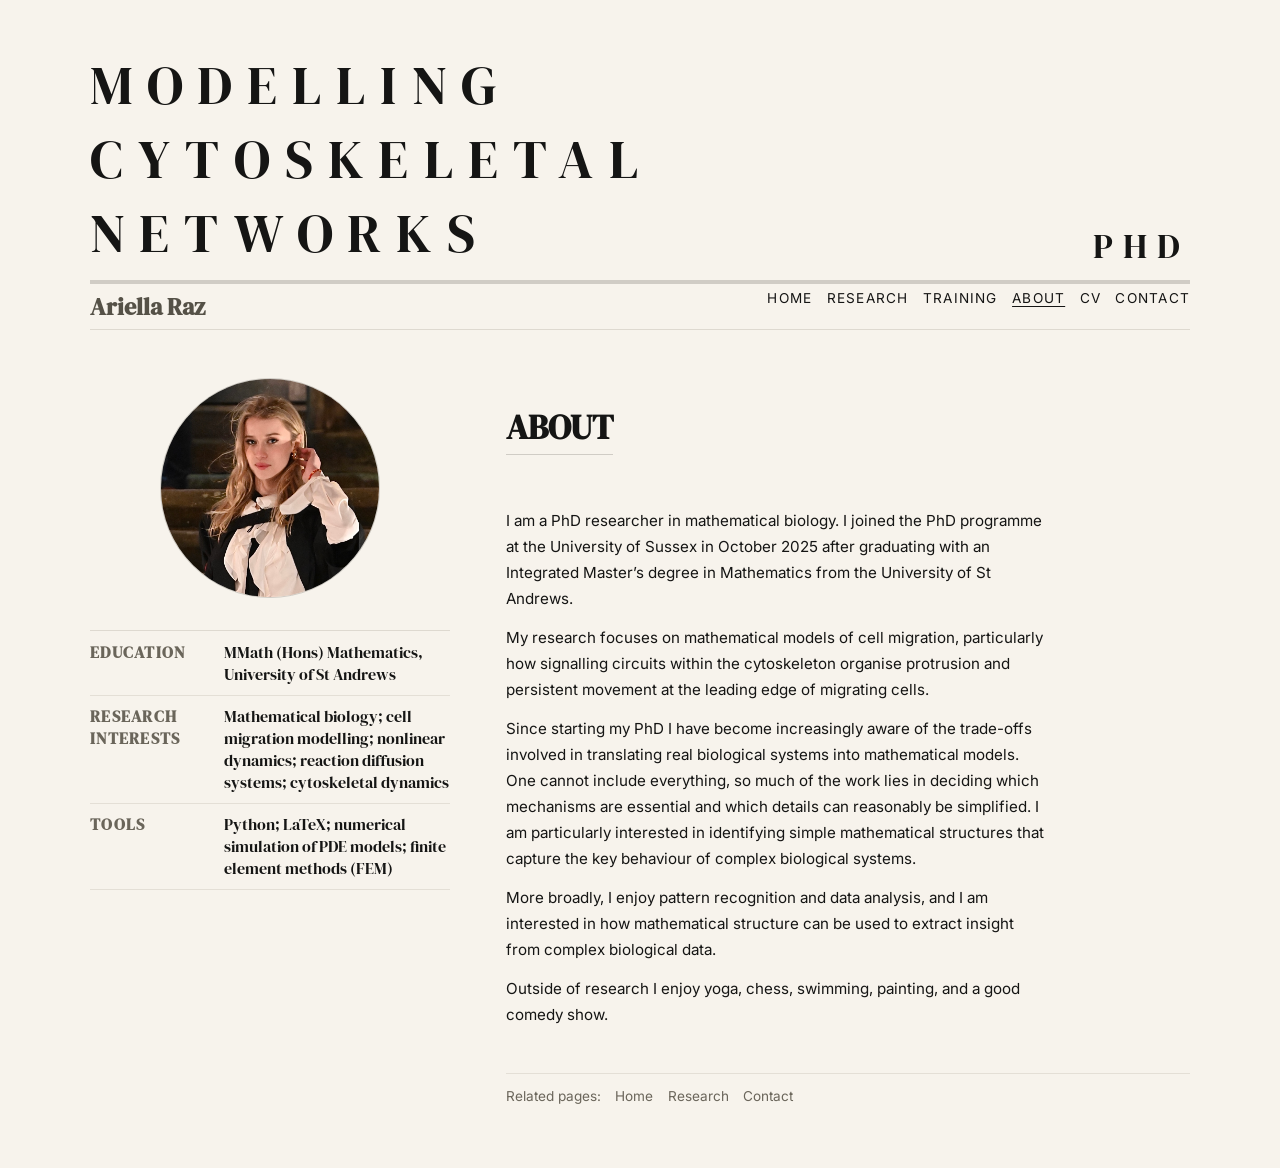
==== about.html @ 9221a49d "initial version" ====
<!DOCTYPE html>
<html lang="en">
<head>
  <meta charset="UTF-8">
  <title>MODELLING CYTOSKELETAL NETWORKS — About</title>
  <meta name="viewport" content="width=device-width, initial-scale=1">
  <link rel="preconnect" href="https://fonts.googleapis.com">
  <link rel="preconnect" href="https://fonts.gstatic.com" crossorigin>
  <link href="https://fonts.googleapis.com/css2?family=DM+Serif+Display:ital@0;1&family=Inter:wght@300;400;500;600&display=swap" rel="stylesheet">
  <link rel="stylesheet" href="style.css">
</head>
<body>
  <div class="page-wrapper">
    <header>
      <div class="masthead">
        <div class="masthead-title">MODELLING CYTOSKELETAL NETWORKS</div>
        <div class="masthead-label">PhD</div>
      </div>
      <hr class="rule-thick">
      <div class="info-nav-row">
        <div class="site-info">
          <span>Ariella Raz</span>
        </div>
        <nav class="site-nav" aria-label="Primary">
          <a href="index.html">Home</a>
          <a href="research.html">Research</a>
          <a href="training.html">Training</a>
          <a href="about.html" class="active">About</a>
          <a href="cv.html">CV</a>
          <a href="contact.html">Contact</a>
        </nav>
      </div>
    </header>

    <main class="page-grid about-page">
      <aside>
        <figure class="about-headshot">
          <img src="Images/headshot.png" alt="Portrait of Ariella Raz.">
        </figure>

        <div class="meta-block" aria-label="Background metadata">
          <div class="meta-row">
            <div class="meta-label">Education</div>
            <div class="meta-value">MMath (Hons) Mathematics, University of St Andrews</div>
          </div>
          <div class="meta-row">
            <div class="meta-label">Research interests</div>
            <div class="meta-value">Mathematical biology; cell migration modelling; nonlinear dynamics; reaction diffusion systems; cytoskeletal dynamics</div>
          </div>
          <div class="meta-row">
            <div class="meta-label">Tools</div>
            <div class="meta-value">Python; LaTeX; numerical simulation of PDE models; finite element methods (FEM)</div>
          </div>
        </div>
      </aside>

      <section class="page-main" aria-label="About main content">
        <div>
          <h1 class="page-title">
            About
          </h1>
        </div>

        <div class="page-body">
          <p>
            I am a PhD researcher in mathematical biology. I joined the PhD programme at the University of Sussex in October 2025 after graduating with an Integrated Master’s degree in Mathematics from the University of St Andrews.
          </p>
          <p>
            My research focuses on mathematical models of cell migration, particularly how signalling circuits within the cytoskeleton organise protrusion and persistent movement at the leading edge of migrating cells.
          </p>
          <p>
            Since starting my PhD I have become increasingly aware of the trade-offs involved in translating real biological systems into mathematical models. One cannot include everything, so much of the work lies in deciding which mechanisms are essential and which details can reasonably be simplified. I am particularly interested in identifying simple mathematical structures that capture the key behaviour of complex biological systems.
          </p>
          <p>
            More broadly, I enjoy pattern recognition and data analysis, and I am interested in how mathematical structure can be used to extract insight from complex biological data.
          </p>
          <p>
            Outside of research I enjoy yoga, chess, swimming, painting, and a good comedy show.
          </p>
        </div>

        <div class="page-links">
          <span>Related pages:</span>
          <a href="index.html">Home</a>
          <a href="research.html">Research</a>
          <a href="contact.html">Contact</a>
        </div>
      </section>
    </main>
  </div>
</body>
</html>
---- style.css ----
/* Typography */
*,
*::before,
*::after {
  box-sizing: border-box;
}

html {
  font-size: 16px;
}

body {
  margin: 0;
  padding: 0;
  font-family: "Inter", system-ui, -apple-system, BlinkMacSystemFont, "Segoe UI", sans-serif;
  background-color: #f7f3ec; /* warm off-white */
  color: #151514; /* near-black */
  -webkit-font-smoothing: antialiased;
}

a {
  color: inherit;
  text-decoration: none;
}

a:hover {
  text-decoration: underline;
  text-underline-offset: 0.18em;
}

img {
  max-width: 100%;
  height: auto;
  display: block;
}

/* Page shell */
.page-wrapper {
  max-width: 1180px;
  margin: 0 auto;
  padding: 3rem 2.5rem 4rem;
}

/* Masthead */
.masthead {
  display: flex;
  align-items: flex-end;
  justify-content: space-between;
  gap: 1rem;
  margin-bottom: 0.6rem;
}

.masthead-title {
  font-family: "DM Serif Display", "Times New Roman", serif;
  font-size: 3.4rem;
  letter-spacing: 0.28em;
  text-transform: uppercase;
}

.masthead-label {
  font-family: "DM Serif Display", "Times New Roman", serif;
  font-size: 2.2rem;
  letter-spacing: 0.28em;
  text-transform: uppercase;
}

.rule-thick {
  border: 0;
  border-top: 4px solid #d0ccc5; /* subtle grey */
  margin: 0 0 0.4rem;
}

/* Info + navigation row */
.info-nav-row {
  display: flex;
  align-items: flex-start;
  justify-content: space-between;
  gap: 1rem;
  font-size: 0.82rem;
  border-bottom: 1px solid #ded9d0;
  padding-bottom: 0.4rem;
  margin-bottom: 3rem;
}

.site-info {
  display: flex;
  flex-wrap: wrap;
  gap: 0.4rem 0.9rem;
  color: #555147;
}

.site-info span:first-child {
  font-family: "DM Serif Display", "Times New Roman", serif;
  font-size: 1.5rem;
  font-weight: 600;
}

.site-info span::after {
  content: "•";
  margin-left: 0.6rem;
}

.site-info span:last-child::after {
  content: "";
  margin: 0;
}

.site-nav {
  display: flex;
  flex-wrap: wrap;
  gap: 0.9rem;
  justify-content: flex-end;
}

.site-nav a {
  font-size: 0.85rem;
  letter-spacing: 0.09em;
  text-transform: uppercase;
}

.site-nav a.active {
  text-decoration: underline;
  text-underline-offset: 0.25em;
}

/* Main grid */
.page-grid {
  display: grid;
  grid-template-columns: minmax(260px, 360px) minmax(0, 1fr);
  gap: 3.5rem;
}

.page-grid-single {
  grid-template-columns: minmax(0, 1fr);
}

.training-page .page-title,
.training-page .page-body {
  max-width: none;
}

.training-page .page-title {
  font-family: "DM Serif Display", "Times New Roman", serif;
  text-transform: uppercase;
}

.about-page .page-title {
  font-family: "DM Serif Display", "Times New Roman", serif;
  text-transform: uppercase;
}

.contact-page .page-title {
  font-family: "DM Serif Display", "Times New Roman", serif;
  text-transform: uppercase;
}

.research-page aside {
  padding-top: 4.2rem;
}

.research-page .page-title {
  margin: 0;
  font-family: "DM Serif Display", "Times New Roman", serif;
  text-transform: uppercase;
  letter-spacing: 0.12em;
}

.research-page .page-title,
.training-page .page-title,
.about-page .page-title,
.contact-page .page-title,
.cv-page .page-title {
  display: inline-block;
  border-bottom: 1px solid #d0ccc5;
  padding-bottom: 0.35rem;
}

.research-page .section-subheader {
  font-family: "DM Serif Display", "Times New Roman", serif;
  font-weight: 400;
  text-transform: uppercase;
}

.research-page .lead-subheader {
  font-size: 1.35rem;
}

.research-page .page-body .section-subheader {
  border-top: 1px solid #e4dfd6;
  padding-top: 0.8rem;
  margin-top: 1.2rem;
}

.research-page .page-body .section-subheader:first-of-type {
  border-top: none;
  padding-top: 0;
  margin-top: 0.2rem;
}

.training-page .page-body .section-subheader {
  text-transform: uppercase;
  border-top: 1px solid #e4dfd6;
  padding-top: 0.8rem;
  margin-top: 1.2rem;
}

.training-page .page-body .section-subheader:first-of-type {
  border-top: none;
  padding-top: 0;
  margin-top: 0.2rem;
}

aside {
  font-size: 0.88rem;
}

.meta-block {
  border-top: 1px solid #ded9d0;
}

.about-headshot {
  margin: 0 auto 2rem;
  width: 220px;
  max-width: 100%;
}

.about-headshot img {
  width: 220px;
  height: 220px;
  object-fit: cover;
  border-radius: 50%;
  border: 1px solid #d0ccc5;
}

.home-intro {
  font-family: "DM Serif Display", "Times New Roman", serif;
  font-size: 1.03rem;
  line-height: 1.7;
  max-width: 20rem;
  margin-bottom: 1.2rem;
  margin-top: 1.2rem;
}

.home-intro p {
  margin: 0 0 0.5rem;
  font-weight: 400;
}

.home-overview-title {
  font-family: "DM Serif Display", "Times New Roman", serif;
  font-size: 1.25rem;
  letter-spacing: 0.28em;
  text-transform: uppercase;
  color: #151514;
  font-weight: 400;
}

.home-aside .meta-label,
.home-aside .meta-value {
  font-family: "DM Serif Display", "Times New Roman", serif;
  font-size: 1rem;
}

.home-aside .meta-label {
  flex: 0 0 8.4rem;
  font-weight: 700;
  padding-right: 0.35rem;
}

.home-aside .meta-value {
  font-weight: 400;
}

.about-page .meta-label,
.about-page .meta-value {
  font-family: "DM Serif Display", "Times New Roman", serif;
  font-size: 1rem;
}

.about-page .meta-label {
  flex: 0 0 8.4rem;
  font-weight: 700;
  padding-right: 0.35rem;
}

.about-page .meta-value {
  font-weight: 400;
}

.research-page .meta-label,
.research-page .meta-value,
.contact-page .meta-label,
.contact-page .meta-value,
.cv-page .meta-label,
.cv-page .meta-value {
  font-family: "DM Serif Display", "Times New Roman", serif;
  font-size: 1rem;
}

.research-page .meta-label,
.contact-page .meta-label,
.cv-page .meta-label {
  flex: 0 0 8.4rem;
  font-weight: 700;
  padding-right: 0.35rem;
}

.research-page .meta-value,
.contact-page .meta-value,
.cv-page .meta-value {
  font-weight: 400;
}

.meta-row {
  display: flex;
  padding: 0.6rem 0;
  border-bottom: 1px solid #e4dfd6;
}

.meta-label {
  flex: 0 0 7rem;
  font-weight: 500;
  letter-spacing: 0.08em;
  text-transform: uppercase;
  color: #6a655a;
  font-size: 0.76rem;
}

.meta-value {
  flex: 1;
}

.snapshot-table {
  margin-top: 1.4rem;
  border-top: 1px solid #ded9d0;
}

.snapshot-title {
  padding: 0.4rem 0;
  font-size: 0.78rem;
  letter-spacing: 0.12em;
  text-transform: uppercase;
  color: #6a655a;
}

.snapshot-row {
  display: flex;
  padding: 0.45rem 0;
  border-top: 1px solid #e4dfd6;
}

.snapshot-key {
  flex: 0 0 9.5rem;
  font-weight: 500;
  font-size: 0.8rem;
}

.snapshot-value {
  flex: 1;
  font-size: 0.8rem;
}

/* Right column content */
.page-main {
  display: flex;
  flex-direction: column;
  gap: 1.6rem;
}

.page-main-home .page-kicker,
.page-main-home .page-title {
  display: none;
}

.home-affiliation {
  margin-top: 1.2rem;
  font-size: 0.8rem;
  color: #8a8478;
  white-space: nowrap;
}

.page-kicker {
  font-size: 0.76rem;
  letter-spacing: 0.18em;
  text-transform: uppercase;
  color: #8a8478;
}

.page-title {
  font-family: "DM Serif Display", "Times New Roman", serif;
  font-size: 2.1rem;
  line-height: 1.25;
  max-width: 36rem;
}

.page-body {
  font-size: 0.95rem;
  line-height: 1.7;
  max-width: 34rem;
}

.page-body p {
  margin: 0 0 0.85rem;
}

.section-subheader {
  font-family: "DM Serif Display", "Times New Roman", serif;
  font-size: 1.2rem;
  line-height: 1.35;
  margin: 1rem 0 0.5rem;
}

.page-body ul {
  margin: 0.4rem 0 0.8rem 1.1rem;
  padding: 0;
}

.page-body li {
  margin-bottom: 0.35rem;
}

/* Figure block */
.figure-block {
  border: 1px solid #d0ccc5;
  padding: 1.2rem 1.2rem 1rem;
  margin-top: 0.4rem;
}

.figure-image-placeholder {
  border: 1px dashed #d0ccc5;
  min-height: 180px;
  display: flex;
  align-items: center;
  justify-content: center;
  font-size: 0.82rem;
  color: #8a8478;
  text-align: center;
  padding: 1rem;
}

.figure-caption {
  margin-top: 0.6rem;
  font-size: 0.8rem;
  color: #6a655a;
}

.page-main-home .figure-block {
  border: none;
  padding: 0;
}

/* Optional headshot placeholder */
.headshot-placeholder {
  margin-top: 1rem;
  width: 84px;
  height: 84px;
  border-radius: 50%;
  border: 1px solid #d0ccc5;
  display: flex;
  align-items: center;
  justify-content: center;
  font-size: 0.7rem;
  color: #8a8478;
}

/* Bottom links row within page */
.page-links {
  margin-top: 0.4rem;
  padding-top: 0.85rem;
  border-top: 1px solid #e4dfd6;
  font-size: 0.85rem;
  display: flex;
  flex-wrap: wrap;
  gap: 0.9rem;
  color: #6a655a;
}

.page-links a {
  text-decoration: none;
}

.page-links a:hover {
  text-decoration: underline;
}

/* CV button */
.cv-button {
  display: inline-flex;
  align-items: center;
  justify-content: center;
  padding: 0.5rem 1.2rem;
  border: 1px solid #b2664b; /* muted accent */
  border-radius: 999px;
  font-size: 0.9rem;
  letter-spacing: 0.08em;
  text-transform: uppercase;
  background-color: transparent;
  color: #5a4034;
  text-decoration: none;
}

.cv-button:hover {
  background-color: #f0e3d6;
  text-decoration: none;
}

.cv-note {
  margin-top: 0.7rem;
  font-size: 0.85rem;
  color: #6a655a;
}

/* Contact list */
.contact-list {
  list-style: none;
  padding: 0;
  margin: 0.4rem 0 0;
  font-size: 0.95rem;
}

.contact-list li {
  margin-bottom: 0.4rem;
}

/* Responsiveness */
@media (max-width: 980px) {
  .page-wrapper {
    padding: 1.8rem 1.2rem 2.4rem;
  }

  .masthead {
    flex-direction: column;
    align-items: flex-start;
  }

  .info-nav-row {
    flex-direction: column;
    align-items: flex-start;
    gap: 0.4rem;
  }

  .site-nav {
    justify-content: flex-start;
  }

  .page-grid {
    grid-template-columns: 1fr;
    gap: 2.2rem;
  }

  .research-page aside {
    padding-top: 0;
  }
}

@media (max-width: 640px) {
  .masthead-title {
    font-size: 1.8rem;
  }

  .masthead-label {
    font-size: 1.3rem;
  }

  .home-affiliation {
    white-space: normal;
  }
}
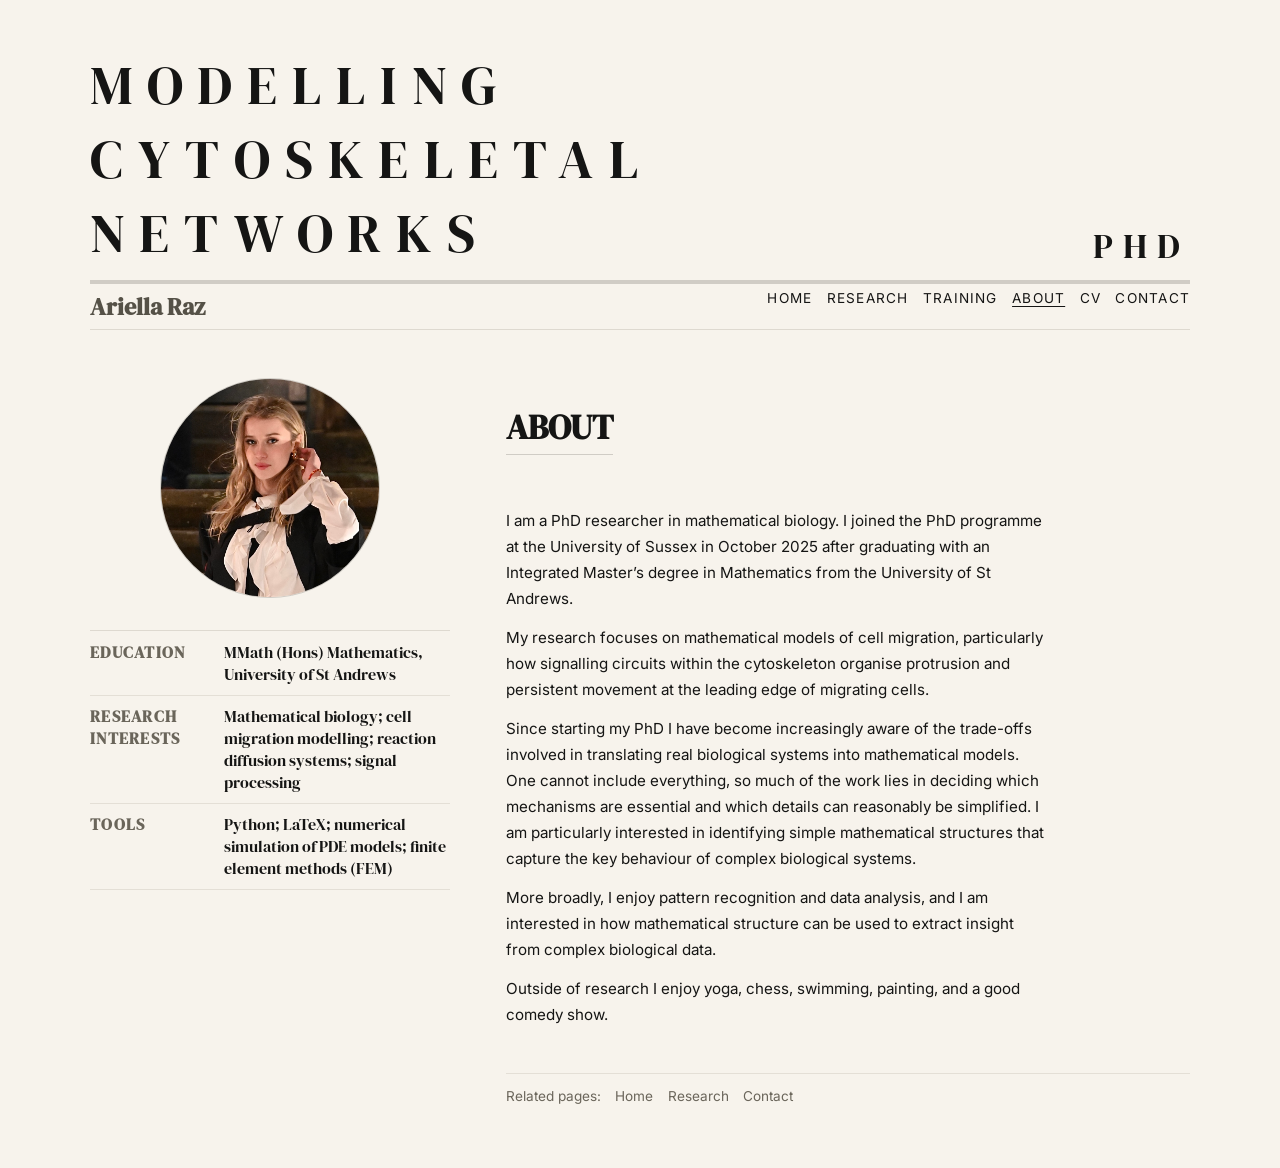
==== commit acf9eedb: "Draft with Shekars suggestions" ====
--- a/about.html
+++ b/about.html
@@ -45,7 +45,7 @@
           </div>
           <div class="meta-row">
             <div class="meta-label">Research interests</div>
-            <div class="meta-value">Mathematical biology; cell migration modelling; nonlinear dynamics; reaction diffusion systems; cytoskeletal dynamics</div>
+            <div class="meta-value">Mathematical biology; cell migration modelling; reaction diffusion systems; signal processing</div>
           </div>
           <div class="meta-row">
             <div class="meta-label">Tools</div>
--- a/style.css
+++ b/style.css
@@ -522,6 +522,10 @@
   margin-bottom: 0.4rem;
 }
 
+.contact-closing {
+  margin-top: 1.25rem;
+}
+
 /* Responsiveness */
 @media (max-width: 980px) {
   .page-wrapper {
